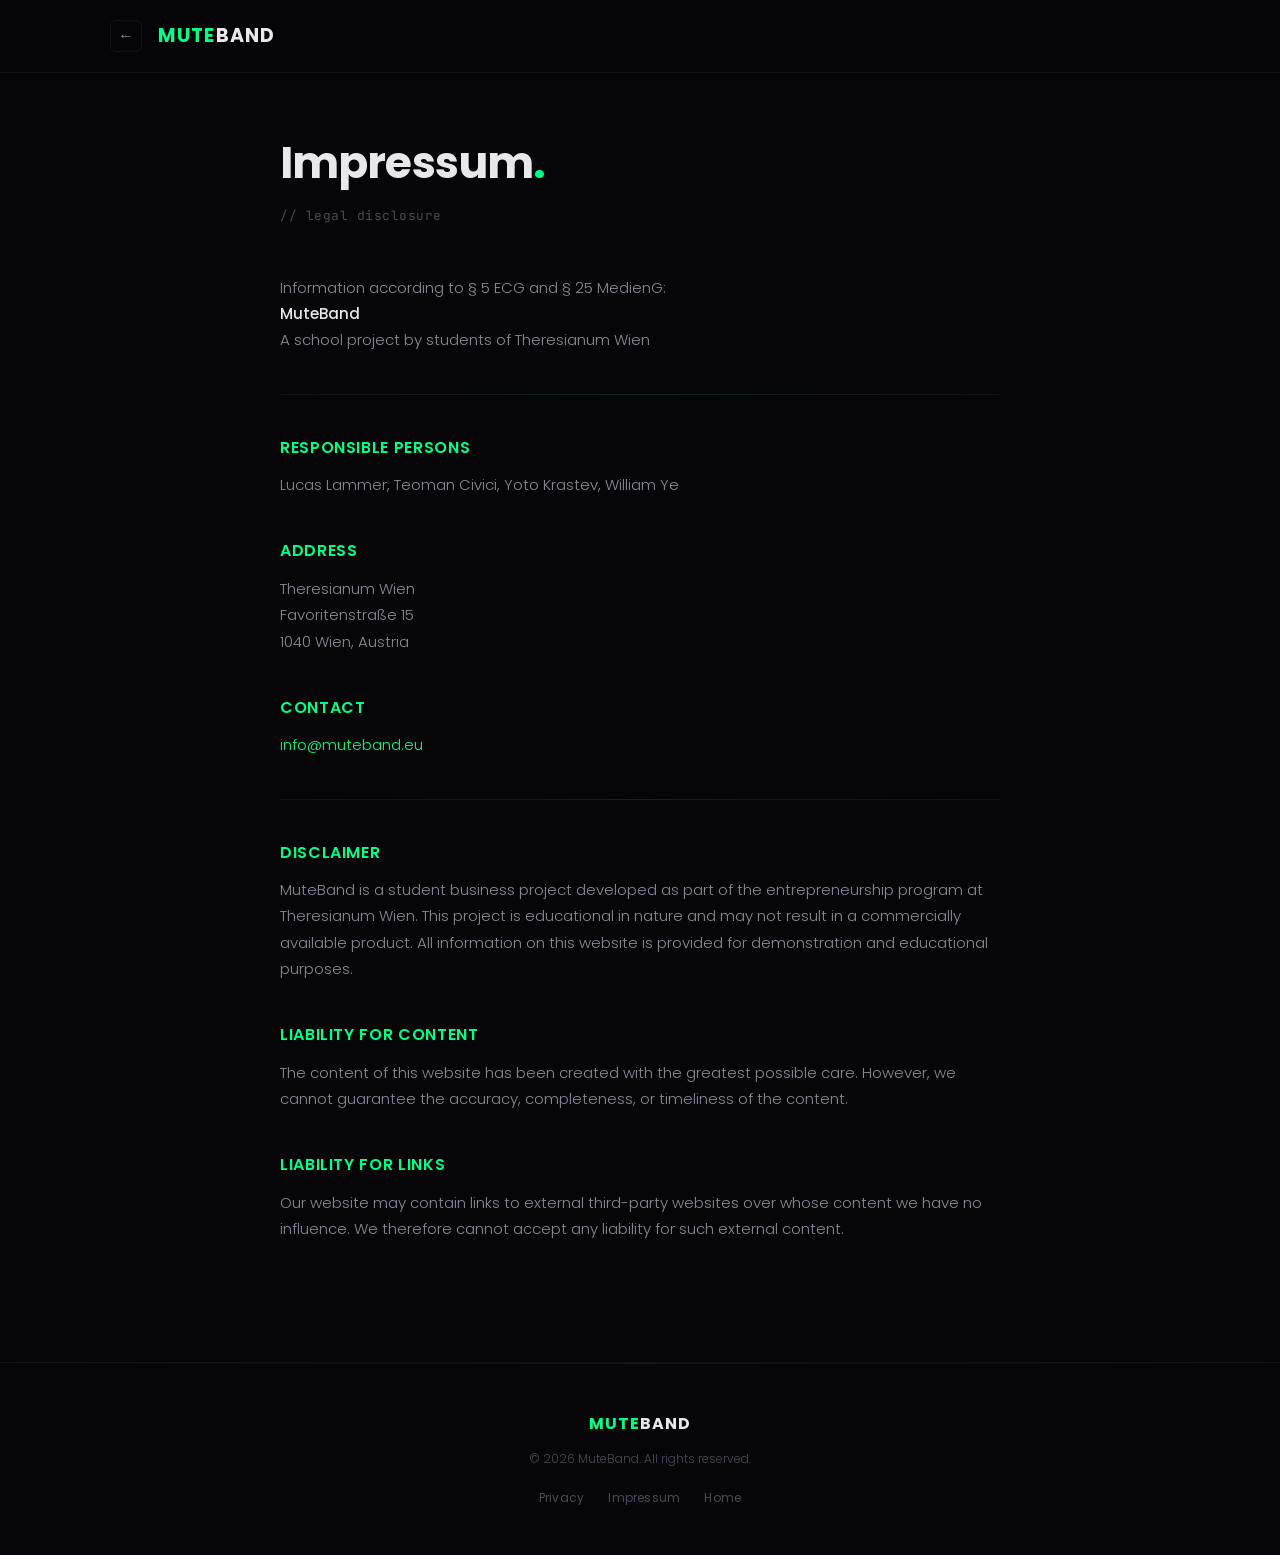
==== impressum.html @ c686bb27 "Add Firebase waitlist, Impressum, Privacy Policy, and school project disclaimer - Replace /api/waitl" ====
<!DOCTYPE html>
<html lang="en">
<head>
    <meta charset="UTF-8">
    <meta name="viewport" content="width=device-width, initial-scale=1.0">
    <title>MuteBand — Impressum</title>
    <meta name="description" content="Impressum for MuteBand. Legal disclosure according to Austrian law (§ 5 ECG / § 25 MedienG).">
    <link rel="icon" href="data:image/svg+xml,<svg xmlns='http://www.w3.org/2000/svg' viewBox='0 0 100 100'><circle cx='50' cy='50' r='45' fill='%23080808' stroke='%2300FF88' stroke-width='4'/><circle cx='50' cy='50' r='8' fill='%2300FF88'/></svg>">
    <link rel="preconnect" href="https://fonts.googleapis.com">
    <link rel="preconnect" href="https://fonts.gstatic.com" crossorigin>
    <link href="https://fonts.googleapis.com/css2?family=Poppins:wght@300;400;500;600;700;800;900&family=JetBrains+Mono:wght@400;500;700&display=swap" rel="stylesheet">
    <style>
        :root {
            --bg: #060608;
            --surface: #0c0c10;
            --surface-light: #131318;
            --accent: #00FF88;
            --accent-dim: #00cc6a;
            --accent-glow: rgba(0, 255, 136, 0.25);
            --accent-ghost: rgba(0, 255, 136, 0.06);
            --text: #e8e8ec;
            --text-muted: #8a8a96;
            --text-dim: #4a4a56;
            --border: rgba(255, 255, 255, 0.05);
            --font-primary: 'Poppins', sans-serif;
            --font-mono: 'JetBrains Mono', monospace;
            --container: 1140px;
            --gutter: clamp(1.5rem, 4vw, 2.5rem);
        }

        *, *::before, *::after { margin: 0; padding: 0; box-sizing: border-box; }
        ::selection { background: rgba(0, 255, 136, 0.2); color: #fff; }

        ::-webkit-scrollbar { width: 4px; }
        ::-webkit-scrollbar-track { background: var(--bg); }
        ::-webkit-scrollbar-thumb { background: #1a1a22; border-radius: 2px; }
        ::-webkit-scrollbar-thumb:hover { background: var(--accent-dim); }

        html { scroll-behavior: smooth; scrollbar-color: #1a1a22 var(--bg); }

        body {
            font-family: var(--font-primary);
            background: var(--bg);
            color: var(--text);
            line-height: 1.6;
            overflow-x: hidden;
            -webkit-font-smoothing: antialiased;
            -moz-osx-font-smoothing: grayscale;
        }

        /* ===== NAV ===== */
        nav {
            position: fixed;
            top: 0;
            left: 0;
            right: 0;
            z-index: 1000;
            padding: 1.25rem 0;
            background: rgba(6, 6, 8, 0.92);
            backdrop-filter: blur(20px);
            -webkit-backdrop-filter: blur(20px);
            border-bottom: 1px solid var(--border);
        }
        .nav-inner {
            max-width: var(--container);
            margin: 0 auto;
            padding: 0 var(--gutter);
            display: flex;
            justify-content: space-between;
            align-items: center;
        }
        .nav-left {
            display: flex;
            align-items: center;
            gap: 1rem;
        }
        .nav-back {
            display: flex;
            align-items: center;
            justify-content: center;
            width: 2rem;
            height: 2rem;
            border-radius: 6px;
            border: 1px solid var(--border);
            background: transparent;
            color: var(--text-muted);
            text-decoration: none;
            transition: all 0.3s;
            font-size: 1rem;
        }
        .nav-back:hover {
            color: var(--accent);
            border-color: rgba(0, 255, 136, 0.15);
            background: var(--accent-ghost);
        }
        .nav-logo {
            font-family: var(--font-primary);
            font-weight: 700;
            font-size: 1.2rem;
            color: var(--text);
            text-decoration: none;
            letter-spacing: 0.06em;
        }
        .nav-logo span { color: var(--accent); }

        /* ===== CONTENT ===== */
        .container {
            max-width: var(--container);
            margin: 0 auto;
            padding: 0 var(--gutter);
        }
        .impressum {
            padding: 8rem 0 5rem;
            max-width: 720px;
            margin: 0 auto;
        }
        .impressum h1 {
            font-family: var(--font-primary);
            font-weight: 700;
            font-size: clamp(2rem, 4vw, 2.75rem);
            letter-spacing: -0.02em;
            margin-bottom: 0.5rem;
        }
        .impressum h1 .accent {
            color: var(--accent);
        }
        .impressum .subtitle {
            font-family: var(--font-mono);
            font-size: 0.8rem;
            color: var(--text-dim);
            letter-spacing: 0.04em;
            margin-bottom: 3rem;
        }
        .impressum-section {
            margin-bottom: 2.5rem;
        }
        .impressum-section h2 {
            font-family: var(--font-primary);
            font-weight: 600;
            font-size: 1rem;
            color: var(--accent);
            letter-spacing: 0.04em;
            text-transform: uppercase;
            margin-bottom: 0.75rem;
        }
        .impressum-section p,
        .impressum-section a {
            font-size: 0.9375rem;
            color: var(--text-muted);
            font-weight: 300;
            line-height: 1.75;
        }
        .impressum-section a {
            color: var(--accent);
            text-decoration: none;
            transition: color 0.3s;
        }
        .impressum-section a:hover {
            color: #33ffaa;
        }
        .divider {
            width: 100%;
            height: 1px;
            background: var(--border);
            margin: 2.5rem 0;
            position: relative;
        }
        .divider::before {
            content: '';
            position: absolute;
            top: 0;
            left: 0;
            right: 0;
            height: 1px;
            background: linear-gradient(90deg, transparent, rgba(0, 255, 136, 0.08), transparent);
        }

        /* ===== FOOTER ===== */
        footer {
            padding: 3rem 0;
            border-top: 1px solid var(--border);
            text-align: center;
            position: relative;
        }
        footer::before {
            content: '';
            position: absolute;
            top: 0;
            left: 0;
            right: 0;
            height: 1px;
            background: linear-gradient(90deg, transparent, rgba(0, 255, 136, 0.1), transparent);
        }
        .footer-logo {
            font-family: var(--font-primary);
            font-weight: 700;
            font-size: 1rem;
            margin-bottom: 0.75rem;
            letter-spacing: 0.06em;
        }
        .footer-logo span { color: var(--accent); }
        footer p {
            color: var(--text-dim);
            font-size: 0.75rem;
            font-weight: 300;
        }
        .footer-links {
            display: flex;
            justify-content: center;
            gap: 1.5rem;
            margin-top: 1.25rem;
        }
        .footer-links a {
            color: var(--text-dim);
            text-decoration: none;
            font-size: 0.75rem;
            font-weight: 400;
            transition: color 0.3s;
            letter-spacing: 0.02em;
        }
        .footer-links a:hover { color: var(--accent); }

        /* ===== RESPONSIVE ===== */
        @media (max-width: 768px) {
            .impressum {
                padding: 7rem 0 3rem;
            }
            .impressum h1 {
                font-size: 1.75rem;
            }
        }
    </style>
</head>
<body>

    <!-- NAV -->
    <nav>
        <div class="nav-inner">
            <div class="nav-left">
                <a href="index.html" class="nav-back" aria-label="Back to home">&larr;</a>
                <a href="index.html" class="nav-logo"><span>MUTE</span>BAND</a>
            </div>
        </div>
    </nav>

    <!-- IMPRESSUM -->
    <div class="container">
        <div class="impressum">
            <h1>Impressum<span class="accent">.</span></h1>
            <p class="subtitle">// legal disclosure</p>

            <div class="impressum-section">
                <p>Information according to &sect; 5 ECG and &sect; 25 MedienG:</p>
                <p><strong style="color: var(--text); font-weight: 500;">MuteBand</strong><br>
                A school project by students of Theresianum Wien</p>
            </div>

            <div class="divider"></div>

            <div class="impressum-section">
                <h2>Responsible Persons</h2>
                <p>Lucas Lammer, Teoman Civici, Yoto Krastev, William Ye</p>
            </div>

            <div class="impressum-section">
                <h2>Address</h2>
                <p>Theresianum Wien<br>
                Favoritenstra&szlig;e 15<br>
                1040 Wien, Austria</p>
            </div>

            <div class="impressum-section">
                <h2>Contact</h2>
                <p><a href="mailto:info@muteband.eu">info@muteband.eu</a></p>
            </div>

            <div class="divider"></div>

            <div class="impressum-section">
                <h2>Disclaimer</h2>
                <p>MuteBand is a student business project developed as part of the entrepreneurship program at Theresianum Wien. This project is educational in nature and may not result in a commercially available product. All information on this website is provided for demonstration and educational purposes.</p>
            </div>

            <div class="impressum-section">
                <h2>Liability for Content</h2>
                <p>The content of this website has been created with the greatest possible care. However, we cannot guarantee the accuracy, completeness, or timeliness of the content.</p>
            </div>

            <div class="impressum-section">
                <h2>Liability for Links</h2>
                <p>Our website may contain links to external third-party websites over whose content we have no influence. We therefore cannot accept any liability for such external content.</p>
            </div>
        </div>
    </div>

    <!-- FOOTER -->
    <footer>
        <div class="container">
            <div class="footer-logo"><span>MUTE</span>BAND</div>
            <p>&copy; 2026 MuteBand. All rights reserved.</p>
            <div class="footer-links">
                <a href="#">Privacy</a>
                <a href="impressum.html">Impressum</a>
                <a href="index.html">Home</a>
            </div>
        </div>
    </footer>

</body>
</html>
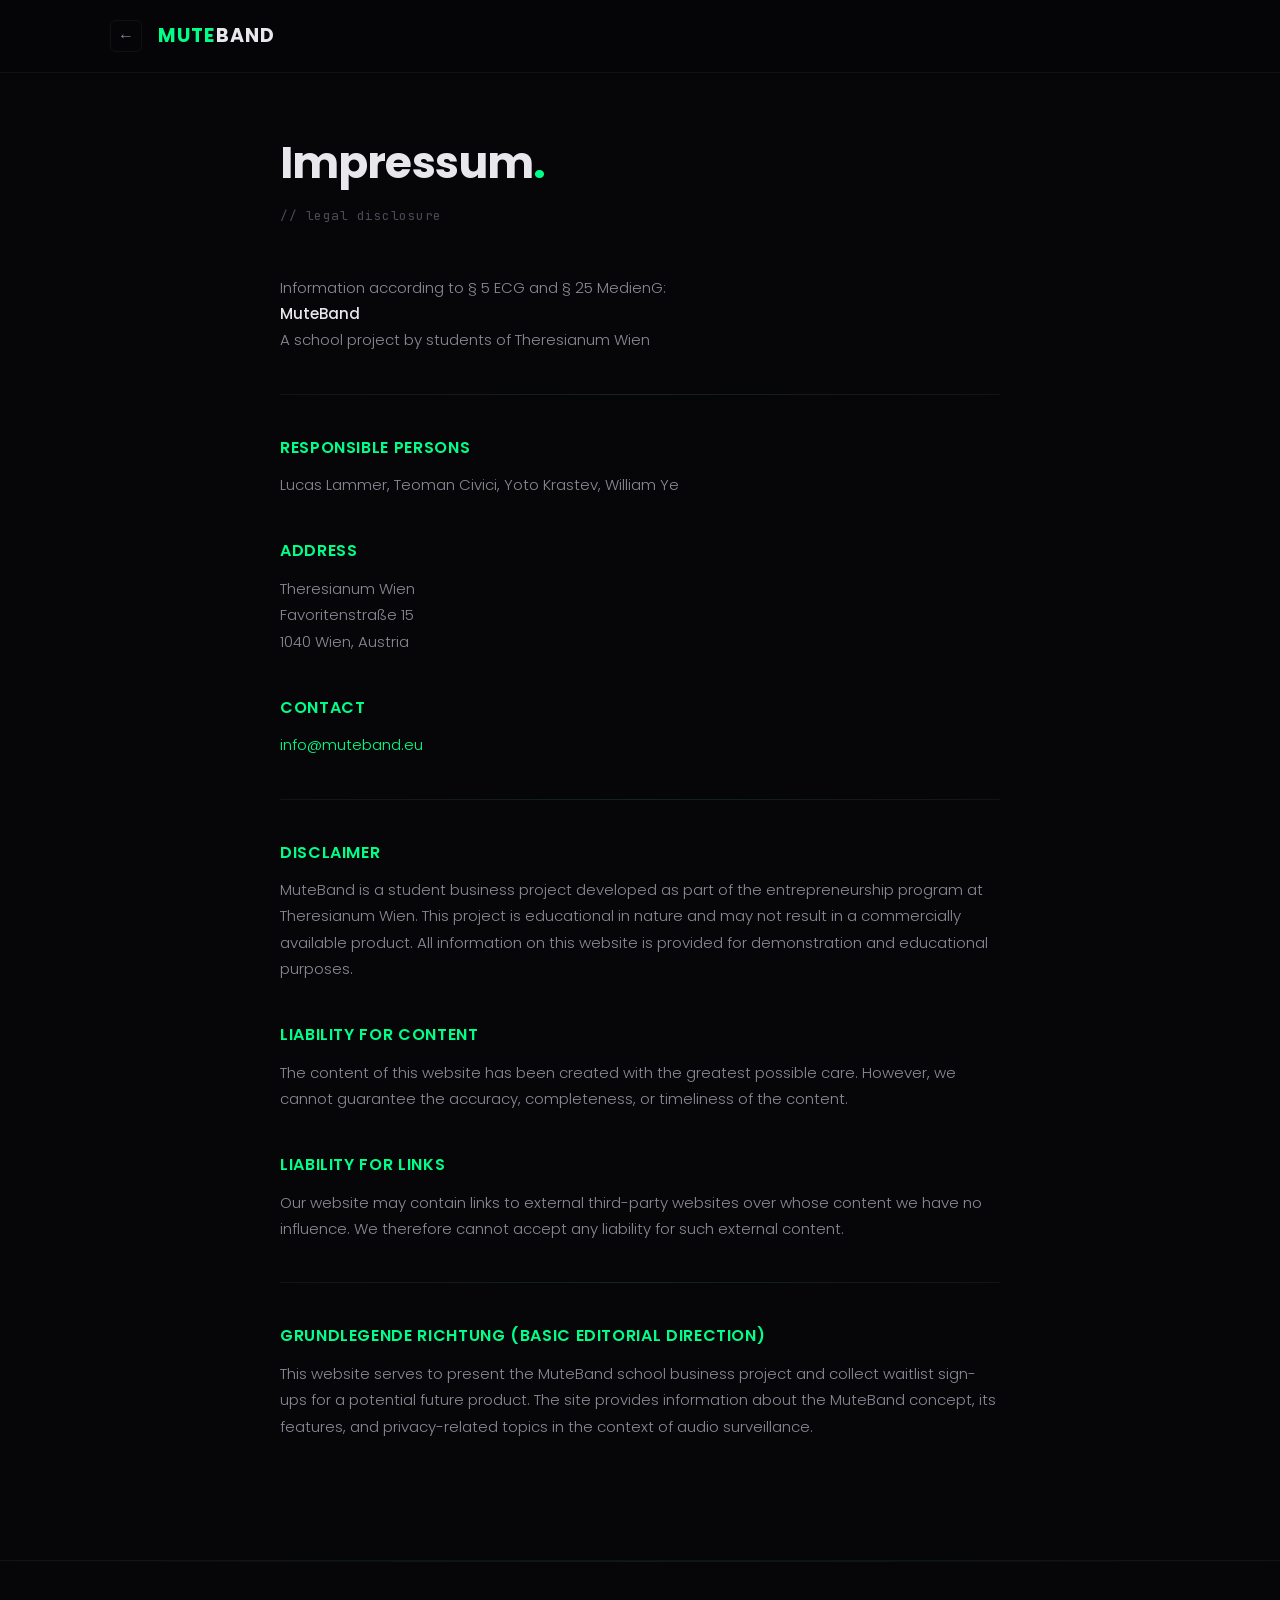
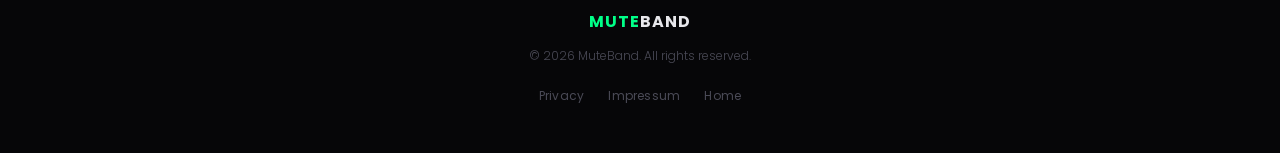
==== commit cfd5a367: "Fix all DSGVO compliance issues - Self-host Google Fonts (Poppins + JetBrains Mono) — no more IP lea" ====
--- a/impressum.html
+++ b/impressum.html
@@ -6,9 +6,7 @@
     <title>MuteBand — Impressum</title>
     <meta name="description" content="Impressum for MuteBand. Legal disclosure according to Austrian law (§ 5 ECG / § 25 MedienG).">
     <link rel="icon" href="data:image/svg+xml,<svg xmlns='http://www.w3.org/2000/svg' viewBox='0 0 100 100'><circle cx='50' cy='50' r='45' fill='%23080808' stroke='%2300FF88' stroke-width='4'/><circle cx='50' cy='50' r='8' fill='%2300FF88'/></svg>">
-    <link rel="preconnect" href="https://fonts.googleapis.com">
-    <link rel="preconnect" href="https://fonts.gstatic.com" crossorigin>
-    <link href="https://fonts.googleapis.com/css2?family=Poppins:wght@300;400;500;600;700;800;900&family=JetBrains+Mono:wght@400;500;700&display=swap" rel="stylesheet">
+    <link rel="stylesheet" href="fonts/fonts.css">
     <style>
         :root {
             --bg: #060608;
@@ -290,6 +288,13 @@
                 <h2>Liability for Links</h2>
                 <p>Our website may contain links to external third-party websites over whose content we have no influence. We therefore cannot accept any liability for such external content.</p>
             </div>
+
+            <div class="divider"></div>
+
+            <div class="impressum-section">
+                <h2>Grundlegende Richtung (Basic Editorial Direction)</h2>
+                <p>This website serves to present the MuteBand school business project and collect waitlist sign-ups for a potential future product. The site provides information about the MuteBand concept, its features, and privacy-related topics in the context of audio surveillance.</p>
+            </div>
         </div>
     </div>
 
@@ -299,7 +304,7 @@
             <div class="footer-logo"><span>MUTE</span>BAND</div>
             <p>&copy; 2026 MuteBand. All rights reserved.</p>
             <div class="footer-links">
-                <a href="#">Privacy</a>
+                <a href="privacy.html">Privacy</a>
                 <a href="impressum.html">Impressum</a>
                 <a href="index.html">Home</a>
             </div>
--- a/fonts/fonts.css
+++ b/fonts/fonts.css
@@ -0,0 +1,83 @@
+/* Poppins - Self-hosted from Google Fonts */
+
+@font-face {
+    font-family: 'Poppins';
+    font-style: normal;
+    font-weight: 300;
+    font-display: swap;
+    src: url('./poppins-300.woff2') format('woff2');
+}
+
+@font-face {
+    font-family: 'Poppins';
+    font-style: normal;
+    font-weight: 400;
+    font-display: swap;
+    src: url('./poppins-400.woff2') format('woff2');
+}
+
+@font-face {
+    font-family: 'Poppins';
+    font-style: normal;
+    font-weight: 500;
+    font-display: swap;
+    src: url('./poppins-500.woff2') format('woff2');
+}
+
+@font-face {
+    font-family: 'Poppins';
+    font-style: normal;
+    font-weight: 600;
+    font-display: swap;
+    src: url('./poppins-600.woff2') format('woff2');
+}
+
+@font-face {
+    font-family: 'Poppins';
+    font-style: normal;
+    font-weight: 700;
+    font-display: swap;
+    src: url('./poppins-700.woff2') format('woff2');
+}
+
+@font-face {
+    font-family: 'Poppins';
+    font-style: normal;
+    font-weight: 800;
+    font-display: swap;
+    src: url('./poppins-800.woff2') format('woff2');
+}
+
+@font-face {
+    font-family: 'Poppins';
+    font-style: normal;
+    font-weight: 900;
+    font-display: swap;
+    src: url('./poppins-900.woff2') format('woff2');
+}
+
+/* JetBrains Mono - Self-hosted from Google Fonts */
+
+@font-face {
+    font-family: 'JetBrains Mono';
+    font-style: normal;
+    font-weight: 400;
+    font-display: swap;
+    src: url('./jetbrains-mono-400.woff2') format('woff2');
+}
+
+@font-face {
+    font-family: 'JetBrains Mono';
+    font-style: normal;
+    font-weight: 500;
+    font-display: swap;
+    src: url('./jetbrains-mono-500.woff2') format('woff2');
+}
+
+@font-face {
+    font-family: 'JetBrains Mono';
+    font-style: normal;
+    font-weight: 700;
+    font-display: swap;
+    src: url('./jetbrains-mono-700.woff2') format('woff2');
+}
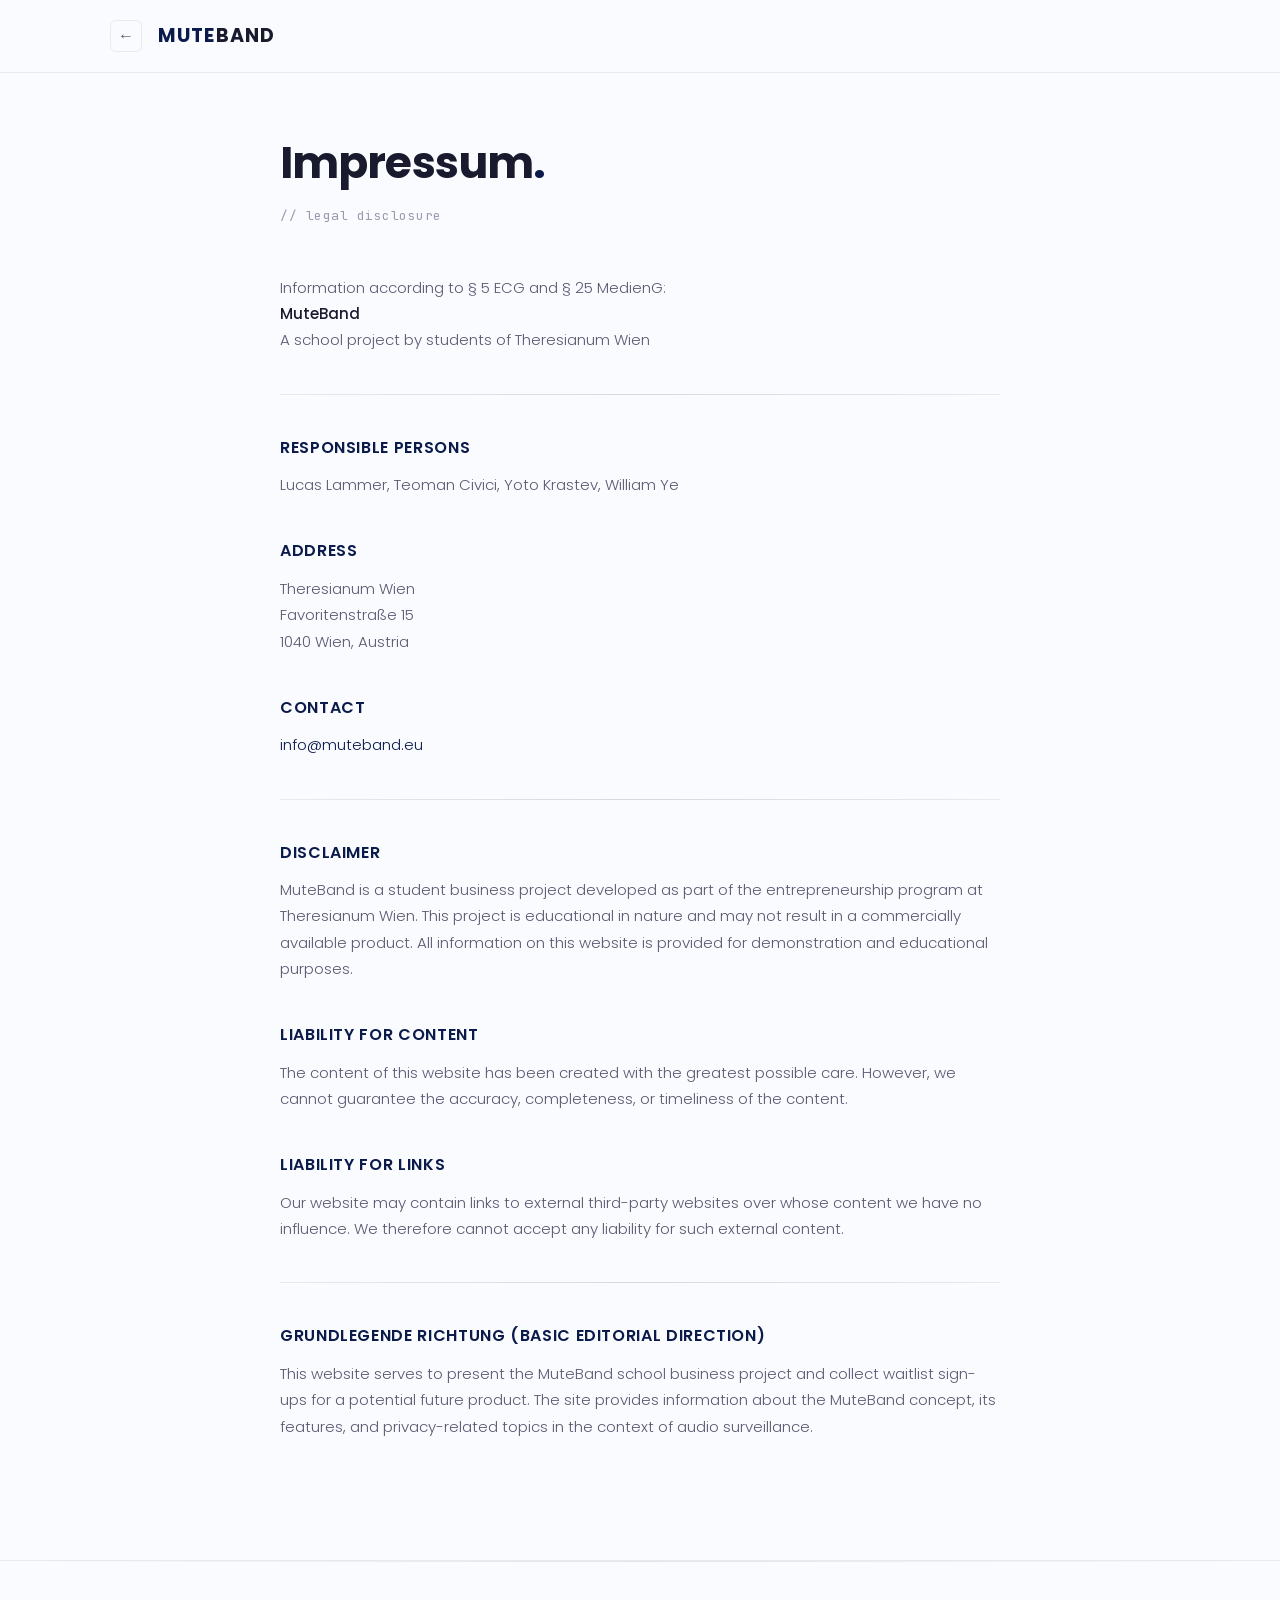
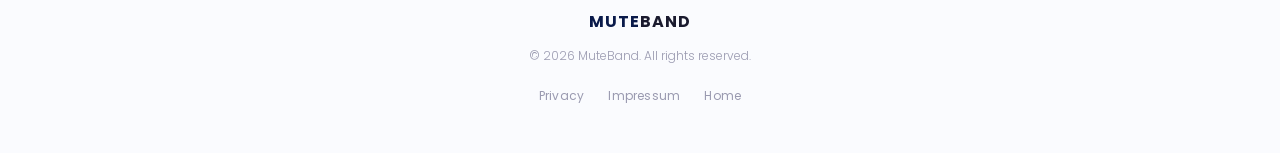
==== commit effa8a91: "Redesign: switch from green accent to white background with dark navy blue branding Complete visual " ====
--- a/impressum.html
+++ b/impressum.html
@@ -5,21 +5,21 @@
     <meta name="viewport" content="width=device-width, initial-scale=1.0">
     <title>MuteBand — Impressum</title>
     <meta name="description" content="Impressum for MuteBand. Legal disclosure according to Austrian law (§ 5 ECG / § 25 MedienG).">
-    <link rel="icon" href="data:image/svg+xml,<svg xmlns='http://www.w3.org/2000/svg' viewBox='0 0 100 100'><circle cx='50' cy='50' r='45' fill='%23080808' stroke='%2300FF88' stroke-width='4'/><circle cx='50' cy='50' r='8' fill='%2300FF88'/></svg>">
+    <link rel="icon" href="data:image/svg+xml,<svg xmlns='http://www.w3.org/2000/svg' viewBox='0 0 100 100'><circle cx='50' cy='50' r='45' fill='%23FAFBFE' stroke='%230A1A4A' stroke-width='4'/><circle cx='50' cy='50' r='8' fill='%230A1A4A'/></svg>">
     <link rel="stylesheet" href="fonts/fonts.css">
     <style>
         :root {
-            --bg: #060608;
-            --surface: #0c0c10;
-            --surface-light: #131318;
-            --accent: #00FF88;
-            --accent-dim: #00cc6a;
-            --accent-glow: rgba(0, 255, 136, 0.25);
-            --accent-ghost: rgba(0, 255, 136, 0.06);
-            --text: #e8e8ec;
-            --text-muted: #8a8a96;
-            --text-dim: #4a4a56;
-            --border: rgba(255, 255, 255, 0.05);
+            --bg: #FAFBFE;
+            --surface: #F0F2F8;
+            --surface-light: #E8ECF4;
+            --accent: #0A1A4A;
+            --accent-dim: #071236;
+            --accent-glow: rgba(10, 26, 74, 0.12);
+            --accent-ghost: rgba(10, 26, 74, 0.04);
+            --text: #1A1A2E;
+            --text-muted: #5A5A72;
+            --text-dim: #9A9AB0;
+            --border: rgba(0, 0, 0, 0.07);
             --font-primary: 'Poppins', sans-serif;
             --font-mono: 'JetBrains Mono', monospace;
             --container: 1140px;
@@ -27,14 +27,14 @@
         }
 
         *, *::before, *::after { margin: 0; padding: 0; box-sizing: border-box; }
-        ::selection { background: rgba(0, 255, 136, 0.2); color: #fff; }
+        ::selection { background: rgba(10, 26, 74, 0.12); color: #0A1A4A; }
 
         ::-webkit-scrollbar { width: 4px; }
         ::-webkit-scrollbar-track { background: var(--bg); }
-        ::-webkit-scrollbar-thumb { background: #1a1a22; border-radius: 2px; }
+        ::-webkit-scrollbar-thumb { background: #D0D4DE; border-radius: 2px; }
         ::-webkit-scrollbar-thumb:hover { background: var(--accent-dim); }
 
-        html { scroll-behavior: smooth; scrollbar-color: #1a1a22 var(--bg); }
+        html { scroll-behavior: smooth; scrollbar-color: #D0D4DE var(--bg); }
 
         body {
             font-family: var(--font-primary);
@@ -54,7 +54,7 @@
             right: 0;
             z-index: 1000;
             padding: 1.25rem 0;
-            background: rgba(6, 6, 8, 0.92);
+            background: rgba(250, 251, 254, 0.92);
             backdrop-filter: blur(20px);
             -webkit-backdrop-filter: blur(20px);
             border-bottom: 1px solid var(--border);
@@ -88,7 +88,7 @@
         }
         .nav-back:hover {
             color: var(--accent);
-            border-color: rgba(0, 255, 136, 0.15);
+            border-color: rgba(10, 26, 74, 0.15);
             background: var(--accent-ghost);
         }
         .nav-logo {
@@ -154,7 +154,7 @@
             transition: color 0.3s;
         }
         .impressum-section a:hover {
-            color: #33ffaa;
+            color: #122464;
         }
         .divider {
             width: 100%;
@@ -170,7 +170,7 @@
             left: 0;
             right: 0;
             height: 1px;
-            background: linear-gradient(90deg, transparent, rgba(0, 255, 136, 0.08), transparent);
+            background: linear-gradient(90deg, transparent, rgba(10, 26, 74, 0.08), transparent);
         }
 
         /* ===== FOOTER ===== */
@@ -187,7 +187,7 @@
             left: 0;
             right: 0;
             height: 1px;
-            background: linear-gradient(90deg, transparent, rgba(0, 255, 136, 0.1), transparent);
+            background: linear-gradient(90deg, transparent, rgba(10, 26, 74, 0.1), transparent);
         }
         .footer-logo {
             font-family: var(--font-primary);
